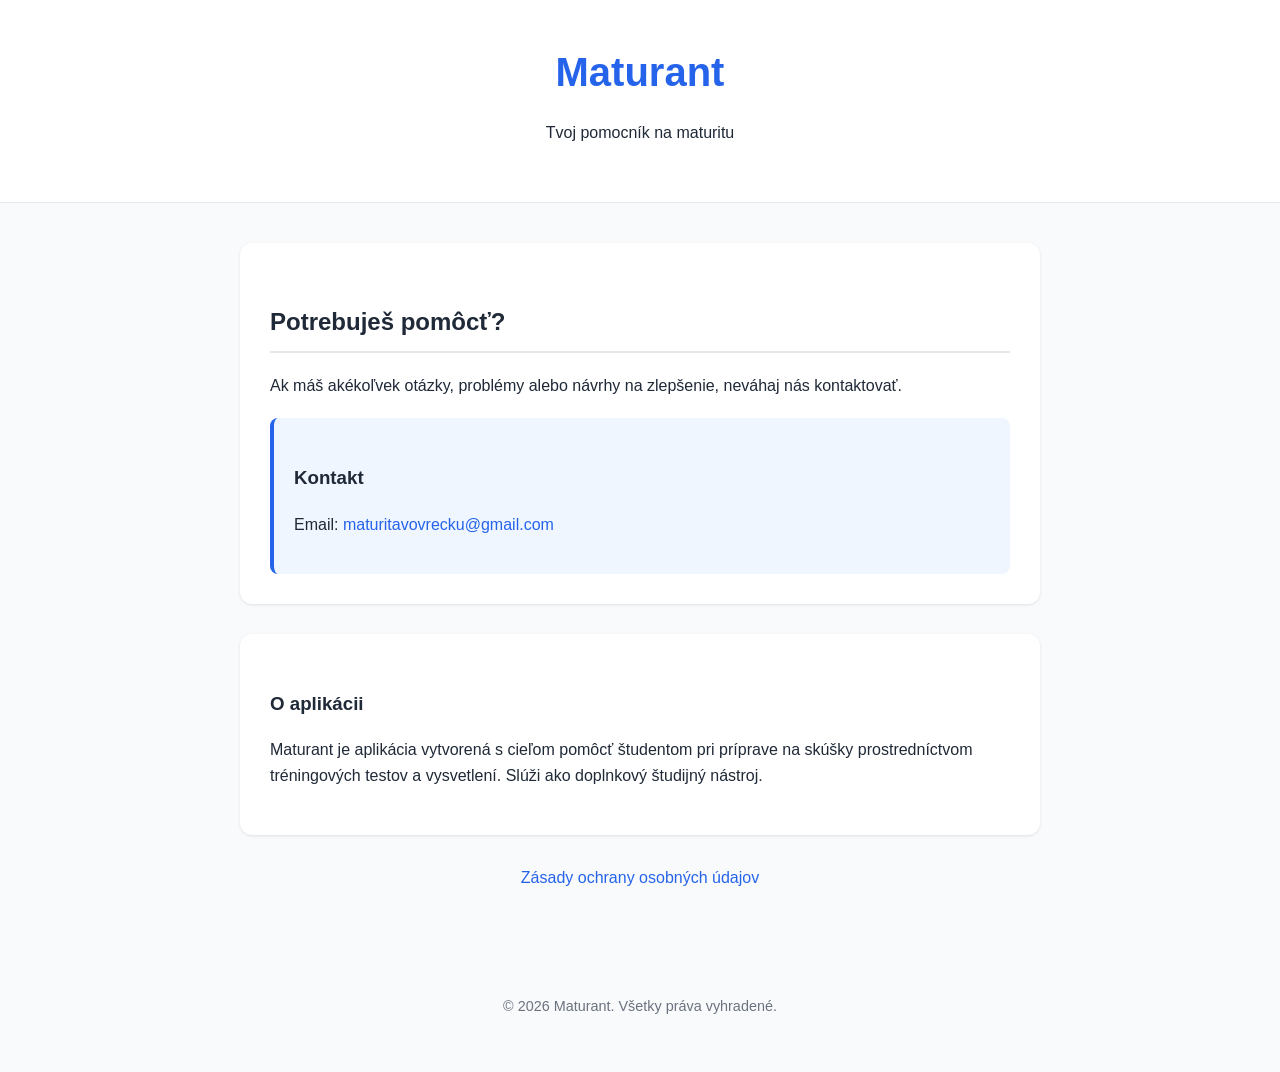
==== index.html @ c5602510 "Initial website" ====
<!DOCTYPE html>
<html lang="sk">
<head>
    <meta charset="UTF-8">
    <meta name="viewport" content="width=device-width, initial-scale=1.0">
    <title>Maturant - Podpora</title>
    <link rel="stylesheet" href="styles.css">
</head>
<body>
    <header>
        <div class="container">
            <h1>Maturant</h1>
            <p>Tvoj pomocník na maturitu</p>
        </div>
    </header>

    <main class="container">
        <section class="support-section">
            <h2>Potrebuješ pomôcť?</h2>
            <p>Ak máš akékoľvek otázky, problémy alebo návrhy na zlepšenie, neváhaj nás kontaktovať.</p>
            
            <div class="contact-box">
                <h3>Kontakt</h3>
                <p>Email: <a href="mailto:maturitavovrecku@gmail.com">maturitavovrecku@gmail.com</a></p>
            </div>
        </section>

        <section class="info-section">
            <h3>O aplikácii</h3>
            <p>Maturant je aplikácia vytvorená s cieľom pomôcť študentom pri príprave na skúšky prostredníctvom tréningových testov a vysvetlení. Slúži ako doplnkový študijný nástroj.</p>
        </section>
        
        <div class="links">
            <a href="privacy.html">Zásady ochrany osobných údajov</a>
        </div>
    </main>

    <footer>
        <div class="container">
            <p>&copy; 2026 Maturant. Všetky práva vyhradené.</p>
        </div>
    </footer>
</body>
</html>
---- styles.css ----
:root {
    --primary-color: #2563eb;
    --text-color: #1f2937;
    --bg-color: #f9fafb;
    --white: #ffffff;
}

body {
    font-family: -apple-system, BlinkMacSystemFont, "Segoe UI", Roboto, Helvetica, Arial, sans-serif;
    line-height: 1.6;
    color: var(--text-color);
    background-color: var(--bg-color);
    margin: 0;
    padding: 0;
}

.container {
    max-width: 800px;
    margin: 0 auto;
    padding: 0 20px;
}

header {
    background-color: var(--white);
    padding: 40px 0;
    text-align: center;
    border-bottom: 1px solid #e5e7eb;
    margin-bottom: 40px;
}

h1 {
    color: var(--primary-color);
    margin: 0;
    font-size: 2.5rem;
}

h2 {
    color: var(--text-color);
    border-bottom: 2px solid #e5e7eb;
    padding-bottom: 10px;
    margin-top: 30px;
}

h3 {
    color: var(--text-color);
    margin-top: 25px;
}

.support-section, .info-section {
    background: var(--white);
    padding: 30px;
    border-radius: 12px;
    box-shadow: 0 1px 3px rgba(0,0,0,0.1);
    margin-bottom: 30px;
}

.contact-box {
    background-color: #eff6ff;
    padding: 20px;
    border-radius: 8px;
    margin-top: 20px;
    border-left: 4px solid var(--primary-color);
}

a {
    color: var(--primary-color);
    text-decoration: none;
    font-weight: 500;
}

a:hover {
    text-decoration: underline;
}

ul {
    padding-left: 20px;
}

li {
    margin-bottom: 10px;
}

footer {
    text-align: center;
    padding: 40px 0;
    color: #6b7280;
    font-size: 0.9rem;
    margin-top: 50px;
}

.links {
    margin-top: 20px;
    text-align: center;
}
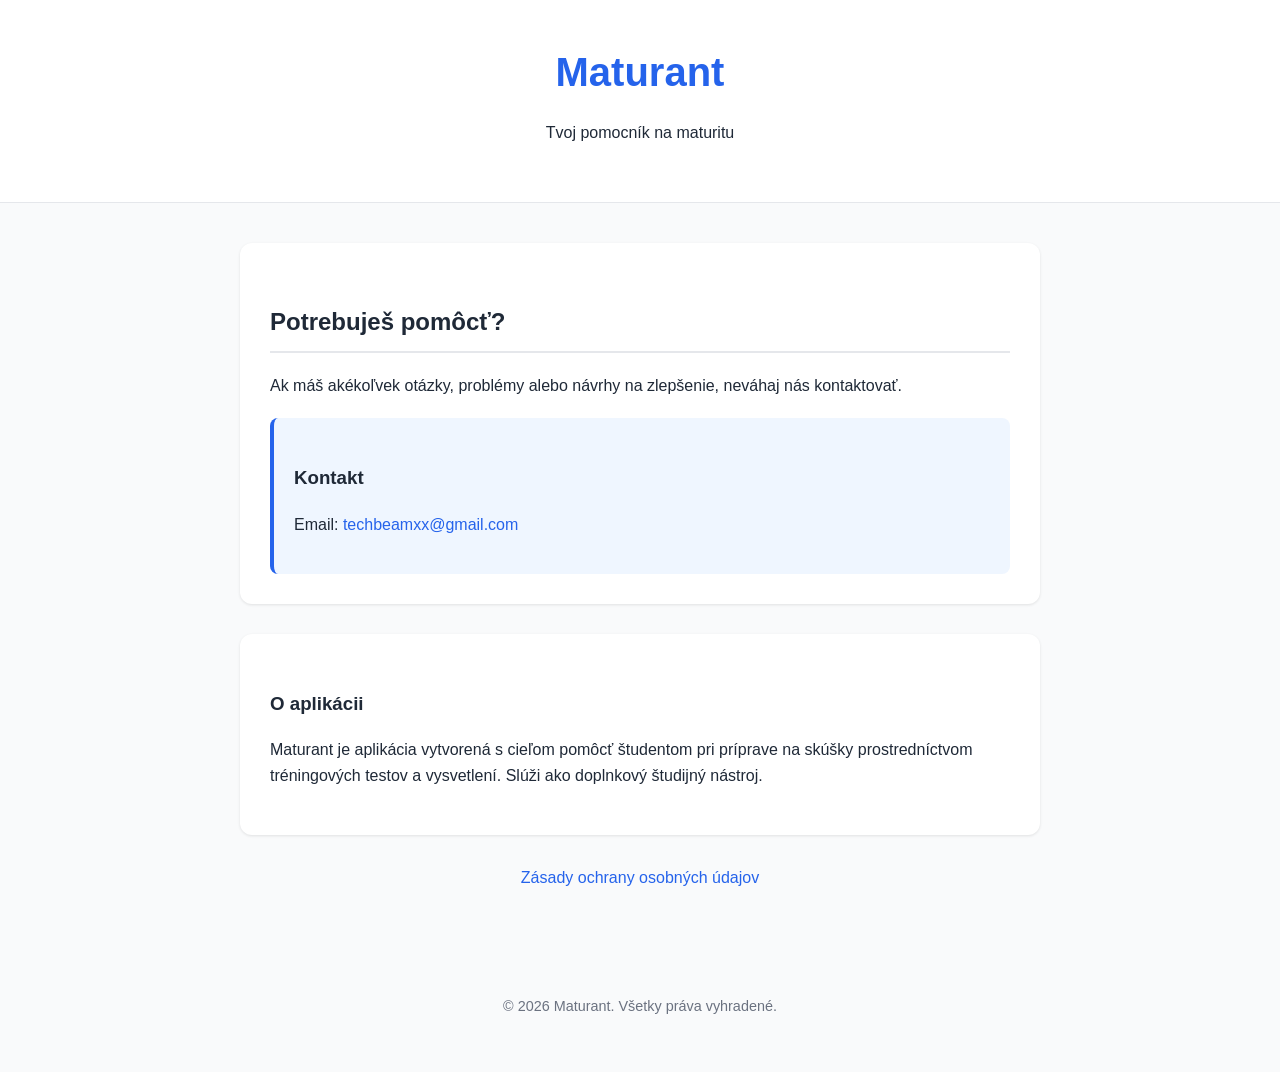
==== commit c62a6600: "Zásady ochrany osobných údajov z 26. 9. 2026 a kontakt TechBeam privacy.html je vygenerované z matur" ====
--- a/index.html
+++ b/index.html
@@ -21,7 +21,7 @@
             
             <div class="contact-box">
                 <h3>Kontakt</h3>
-                <p>Email: <a href="mailto:maturitavovrecku@gmail.com">maturitavovrecku@gmail.com</a></p>
+                <p>Email: <a href="mailto:techbeamxx@gmail.com">techbeamxx@gmail.com</a></p>
             </div>
         </section>
 
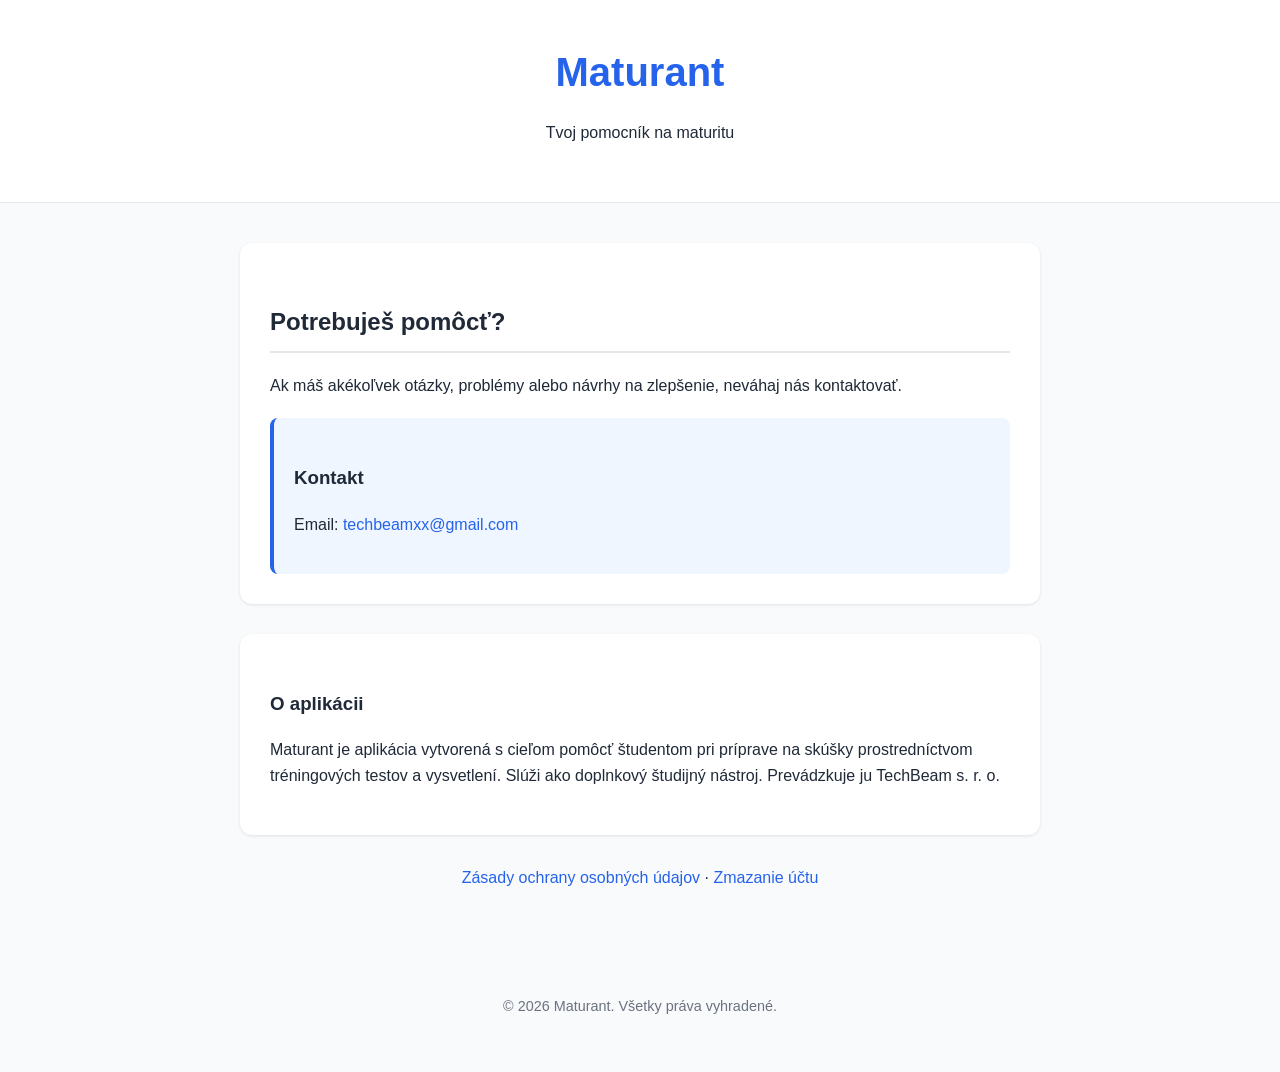
==== commit de964291: "Zásady ochrany osobných údajov zo 16. 11. 2026 a stránka na zmazanie účtu Kópia docs/ z Maturant/mat" ====
--- a/index.html
+++ b/index.html
@@ -1,11 +1,13 @@
 <!DOCTYPE html>
 <html lang="sk">
+
 <head>
     <meta charset="UTF-8">
     <meta name="viewport" content="width=device-width, initial-scale=1.0">
     <title>Maturant - Podpora</title>
     <link rel="stylesheet" href="styles.css">
 </head>
+
 <body>
     <header>
         <div class="container">
@@ -18,7 +20,7 @@
         <section class="support-section">
             <h2>Potrebuješ pomôcť?</h2>
             <p>Ak máš akékoľvek otázky, problémy alebo návrhy na zlepšenie, neváhaj nás kontaktovať.</p>
-            
+
             <div class="contact-box">
                 <h3>Kontakt</h3>
                 <p>Email: <a href="mailto:techbeamxx@gmail.com">techbeamxx@gmail.com</a></p>
@@ -27,11 +29,14 @@
 
         <section class="info-section">
             <h3>O aplikácii</h3>
-            <p>Maturant je aplikácia vytvorená s cieľom pomôcť študentom pri príprave na skúšky prostredníctvom tréningových testov a vysvetlení. Slúži ako doplnkový študijný nástroj.</p>
+            <p>Maturant je aplikácia vytvorená s cieľom pomôcť študentom pri príprave na skúšky prostredníctvom
+                tréningových testov a vysvetlení. Slúži ako doplnkový študijný nástroj. Prevádzkuje ju
+                TechBeam s. r. o.</p>
         </section>
-        
+
         <div class="links">
-            <a href="privacy.html">Zásady ochrany osobných údajov</a>
+            <a href="privacy.html">Zásady ochrany osobných údajov</a> ·
+            <a href="zmazanie-uctu.html">Zmazanie účtu</a>
         </div>
     </main>
 
@@ -41,4 +46,5 @@
         </div>
     </footer>
 </body>
-</html>
+
+</html>
